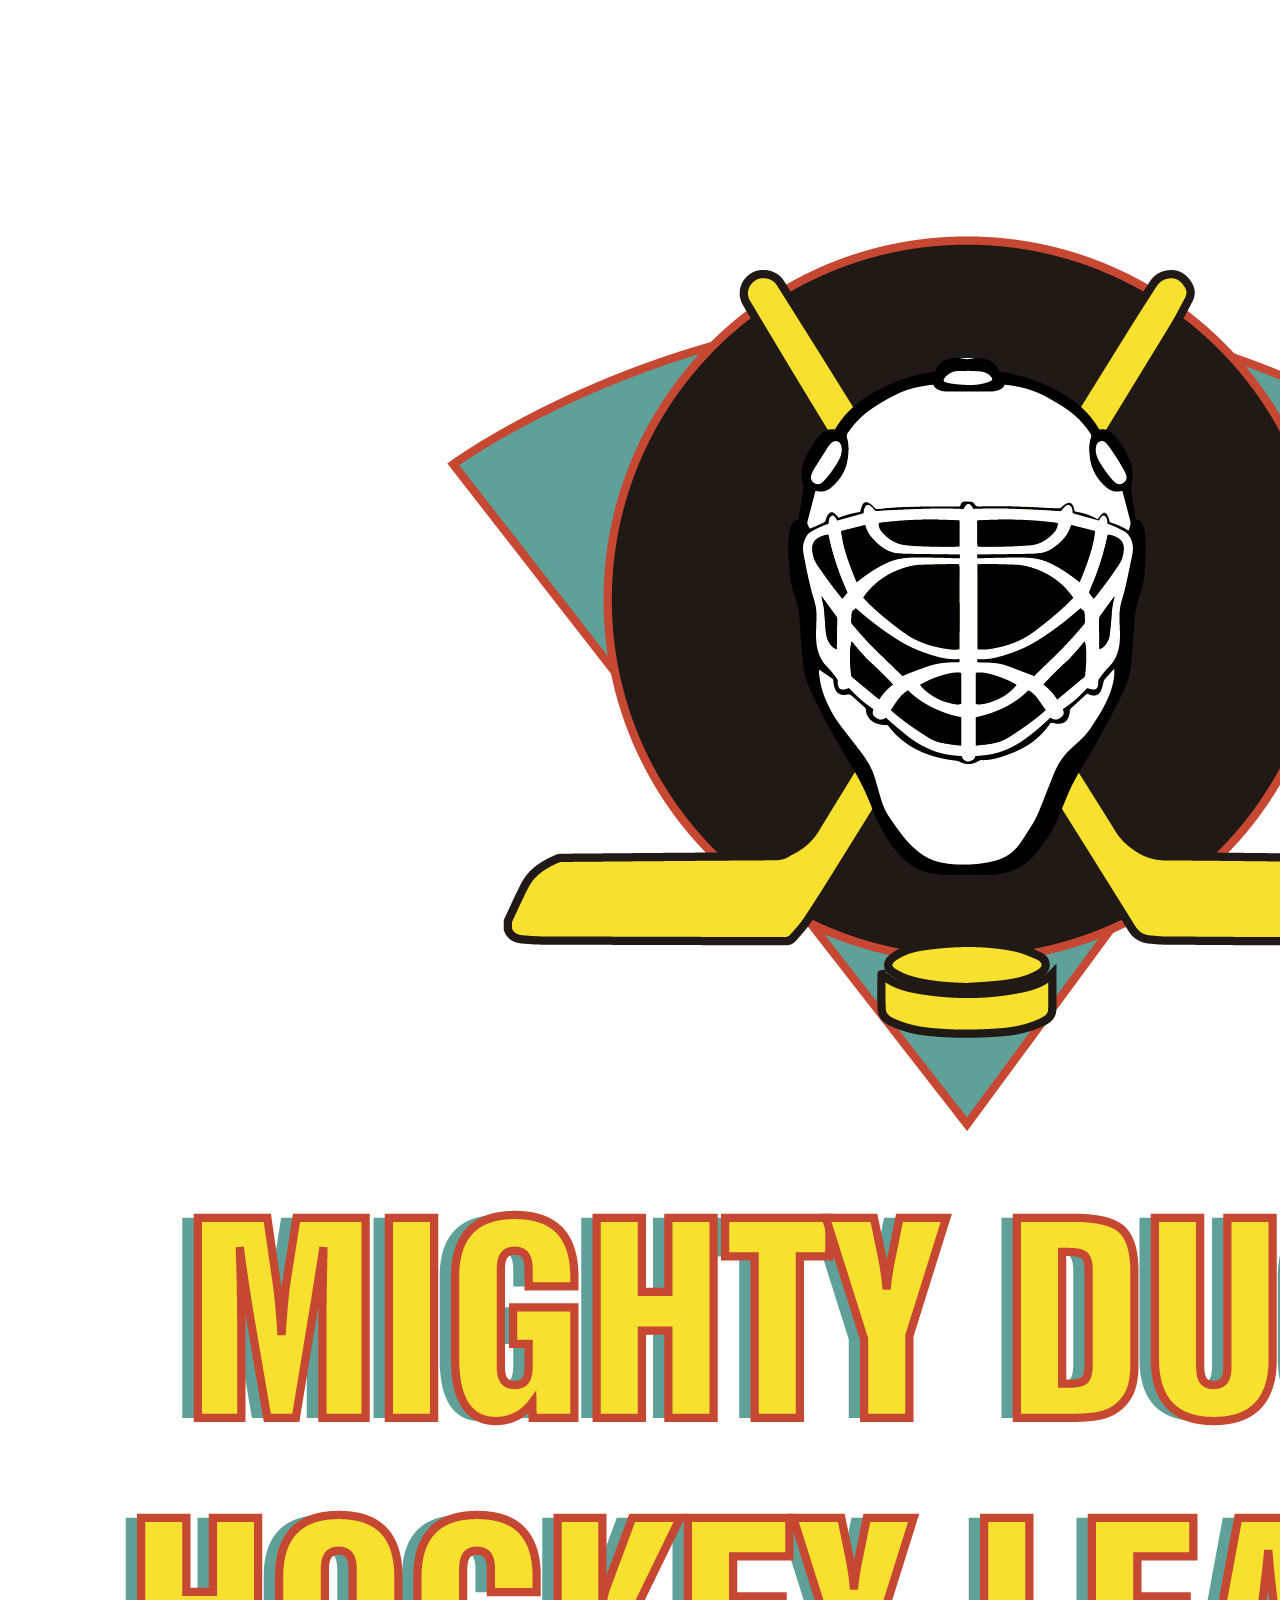
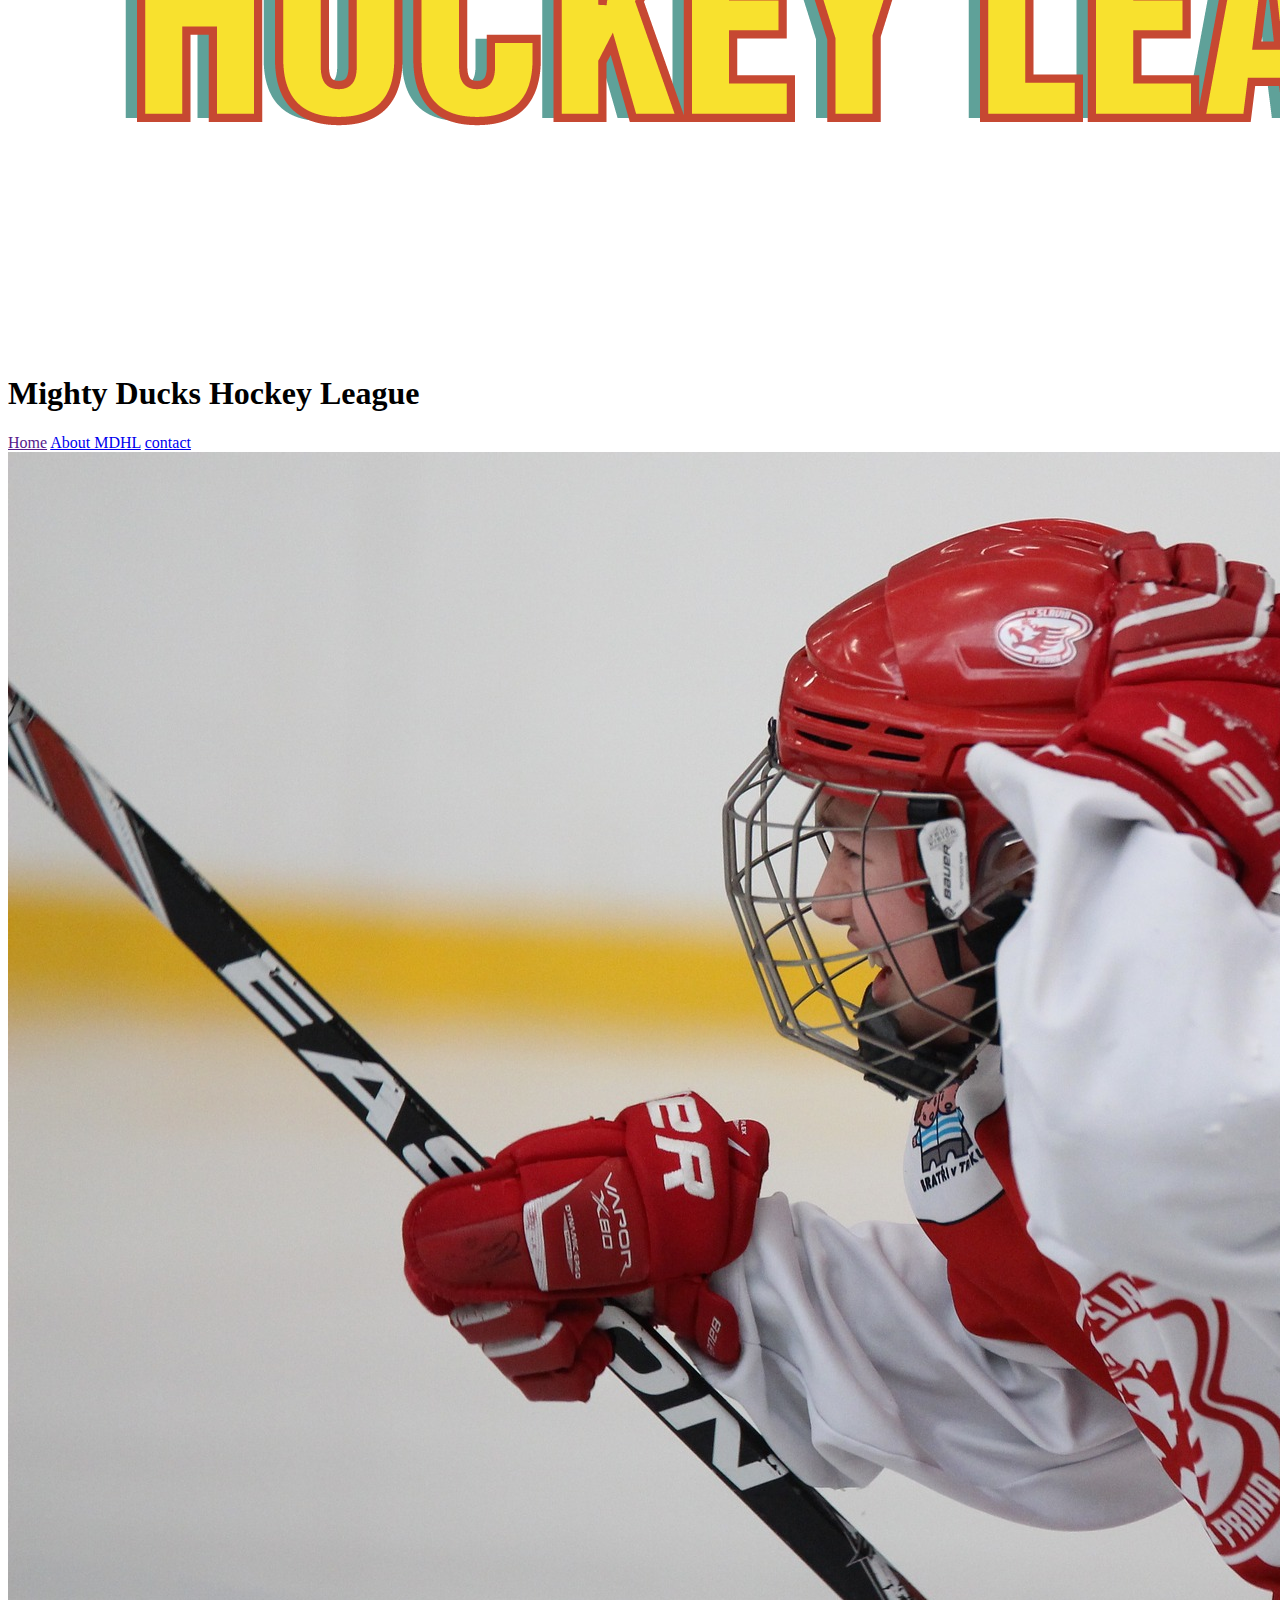
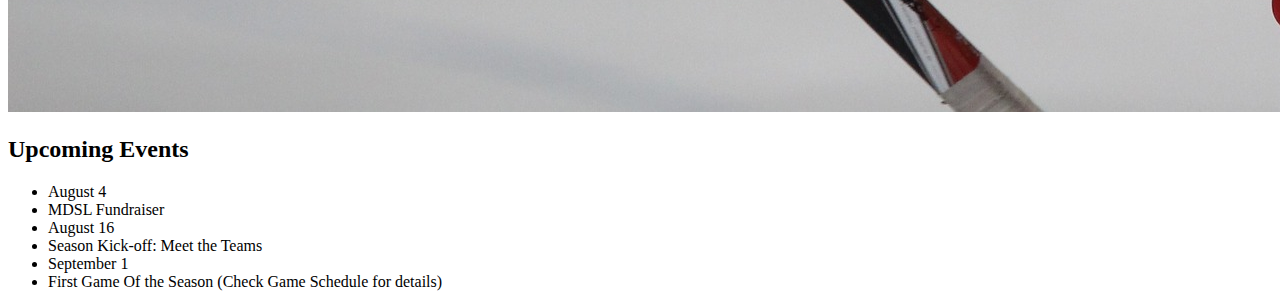
==== index.html @ 166a50e9 "Task1" ====
<!DOCTYPE html>
<html lang="en">

<head>
    <meta charset="UTF-8">
    <meta http-equiv="X-UA-Compatible" content="IE=edge">
    <meta name="viewport" content="width=device-width, initial-scale=1.0">
    <title>Home</title>
</head>

<body>
    <header>
        <img src="./sources/logo-md-1.png" alt="Logo-MDHL">
        <h1>Mighty Ducks Hockey League</h1>
        <nav>
            <a href="">Home</a>
            <a href="./about.html">About MDHL</a>
            <a href="./contact.html">contact</a>
        </nav>
    </header>
    <main>

        <img src="./sources/hockey-1.jpg" alt="Image-1-hockey-DMHL">
        <h2>Upcoming Events</h2>
        <ul>
            <li>August 4</li>
            <li>MDSL Fundraiser</li>
            <li>August 16</li>
            <li>Season Kick-off: Meet the Teams</li>
            <li>September 1</li>
            <li>First Game Of the Season (Check Game Schedule for details)</li>
        </ul>
    </main>

</body>

</html>
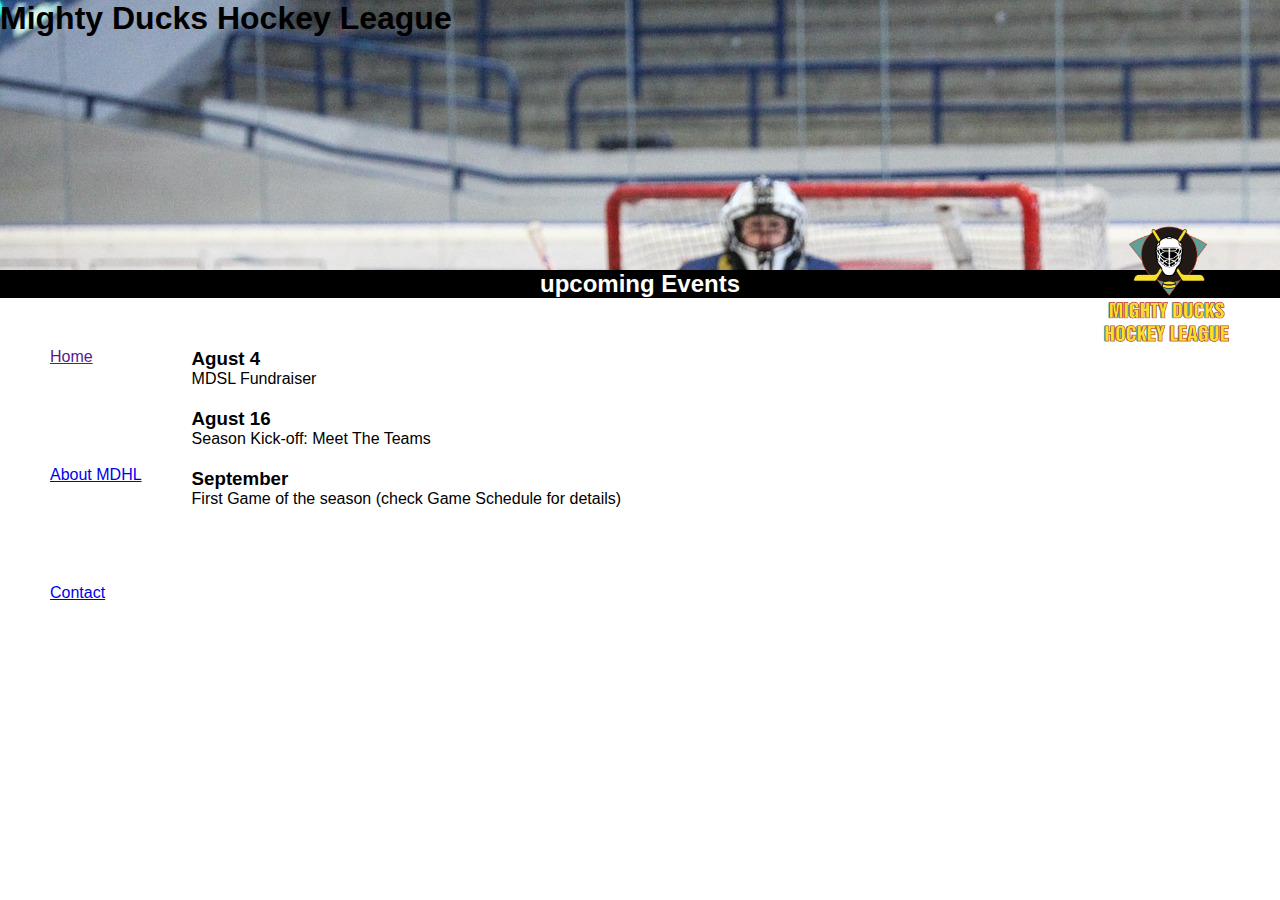
==== commit c780c8aa: "Task2-CSS" ====
--- a/index.html
+++ b/index.html
@@ -5,33 +5,37 @@
     <meta charset="UTF-8">
     <meta http-equiv="X-UA-Compatible" content="IE=edge">
     <meta name="viewport" content="width=device-width, initial-scale=1.0">
+    <link rel="stylesheet" href="./css/style.css">
     <title>Home</title>
 </head>
 
 <body>
     <header>
-        <img src="./sources/logo-md-1.png" alt="Logo-MDHL">
-        <h1>Mighty Ducks Hockey League</h1>
-        <nav>
-            <a href="">Home</a>
-            <a href="./about.html">About MDHL</a>
-            <a href="./contact.html">contact</a>
-        </nav>
+        <div class="banner-img">
+            <h1 class="title">Mighty Ducks Hockey League</h1>
+        </div>
+        <div class="section-title">
+            <h2 class="">upcoming Events</h2>
+            <img class="logo" src="./img/logo.png" alt="Logo Mighty Ducks Hockey League">
+        </div>
     </header>
     <main>
-
-        <img src="./sources/hockey-1.jpg" alt="Image-1-hockey-DMHL">
-        <h2>Upcoming Events</h2>
-        <ul>
-            <li>August 4</li>
-            <li>MDSL Fundraiser</li>
-            <li>August 16</li>
-            <li>Season Kick-off: Meet the Teams</li>
-            <li>September 1</li>
-            <li>First Game Of the Season (Check Game Schedule for details)</li>
-        </ul>
+        <nav class="nav_aside">
+            <ul>
+                <li><a href="">Home</a></li>
+                <li><a href="./about.html">About MDHL</a></li>
+                <li><a href="./contact.html">Contact</a></li>
+            </ul>
+        </nav>
+        <section class="content-container">
+            <h3>Agust 4</h3>
+            <p>MDSL Fundraiser</p>
+            <h3>Agust 16</h3>
+            <p>Season Kick-off: Meet The Teams</p>
+            <h3>September</h3>
+            <p>First Game of the season (check Game Schedule for details)</p>
+        </section>
     </main>
-
 </body>
 
 </html>--- a/css/style.css
+++ b/css/style.css
@@ -0,0 +1,46 @@
+*{
+    margin: 0;
+    padding: 0;
+    box-sizing: border-box;
+    font-family: sans-serif;
+}
+
+header{
+    text-align: center;
+    background-color: black;
+}
+
+main{
+    display:inline-flex;
+}
+
+nav ul li{
+    padding: 50px;
+}
+
+.content-container{
+    padding-top: 50px;
+}
+
+.content-container p{
+    padding-bottom: 20px;
+}
+
+.section-title{
+    display: inline-flex;
+    align-items: center;
+    color: white;
+}
+
+.logo{
+    height: 150px;
+    position: absolute;
+    right: 40px;
+    
+}
+.banner-img{
+    background-image: url(../img/design1_image1.jpg);
+    height: 30vh;
+    text-align: left;
+}
+
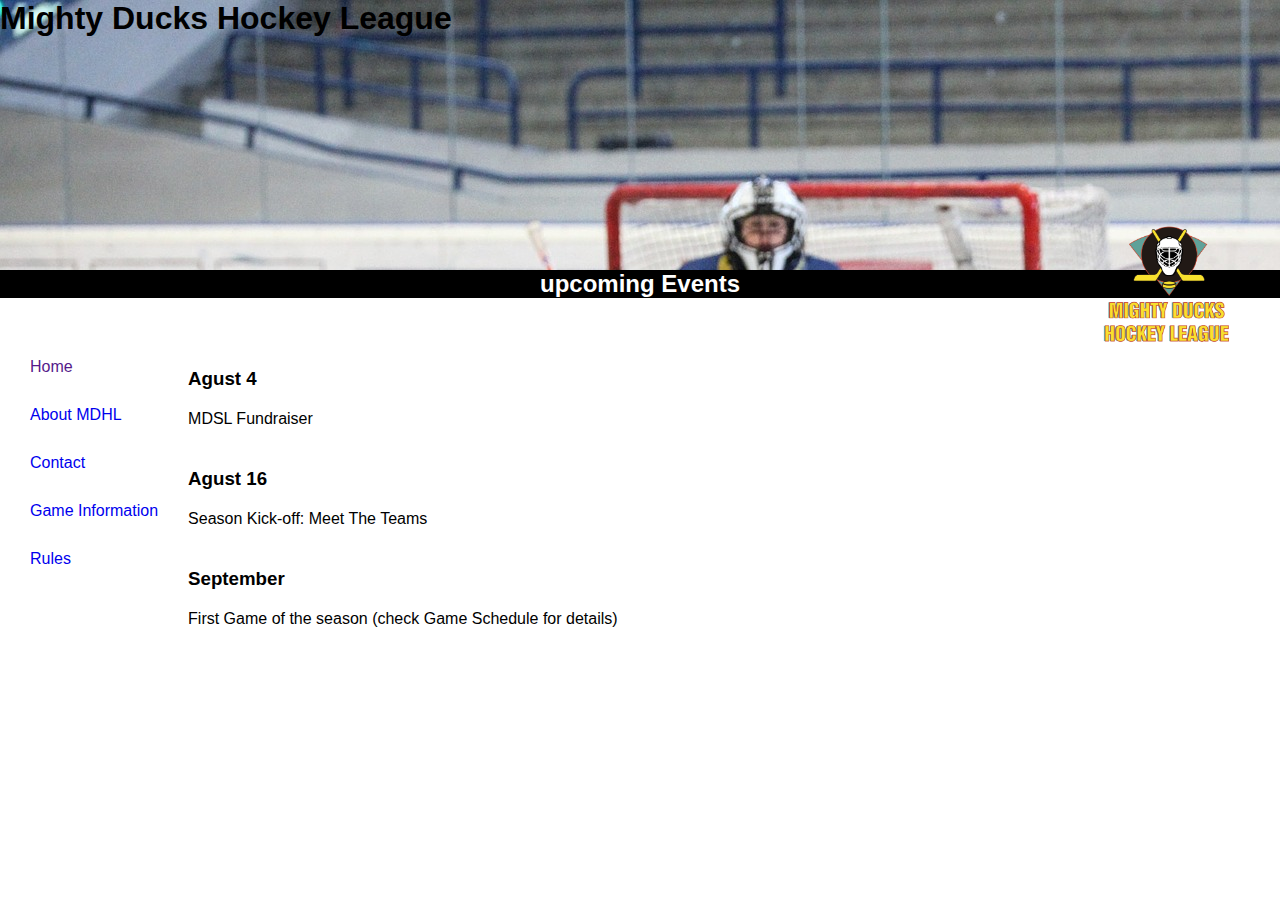
==== commit 505d950c: "TASK3 TABLAS & LISTAS" ====
--- a/index.html
+++ b/index.html
@@ -25,6 +25,8 @@
                 <li><a href="">Home</a></li>
                 <li><a href="./about.html">About MDHL</a></li>
                 <li><a href="./contact.html">Contact</a></li>
+                <li><a href="./game.html">Game Information</a></li>
+                <li><a href="./rules.html">Rules</a></li>
             </ul>
         </nav>
         <section class="content-container">
--- a/css/style.css
+++ b/css/style.css
@@ -14,8 +14,30 @@
     display:inline-flex;
 }
 
-nav ul li{
-    padding: 50px;
+nav{
+    padding: 30px;
+}
+nav ul li, a{
+    padding-top: 30px;
+    list-style-type: none;
+    text-decoration: none;
+}
+
+table, td{
+    padding: 10px;
+}
+
+th, td{
+    text-align: left;
+    padding: 10px;
+}
+
+span{
+    font-weight: bold;
+}
+
+h3{
+    padding: 20px 0px;
 }
 
 .content-container{
@@ -44,3 +66,11 @@
     text-align: left;
 }
 
+.title-container{
+    text-align: center;
+    padding: 3vh 0vh;
+}
+
+.all-play ul li{
+    list-style-type:circle;
+}
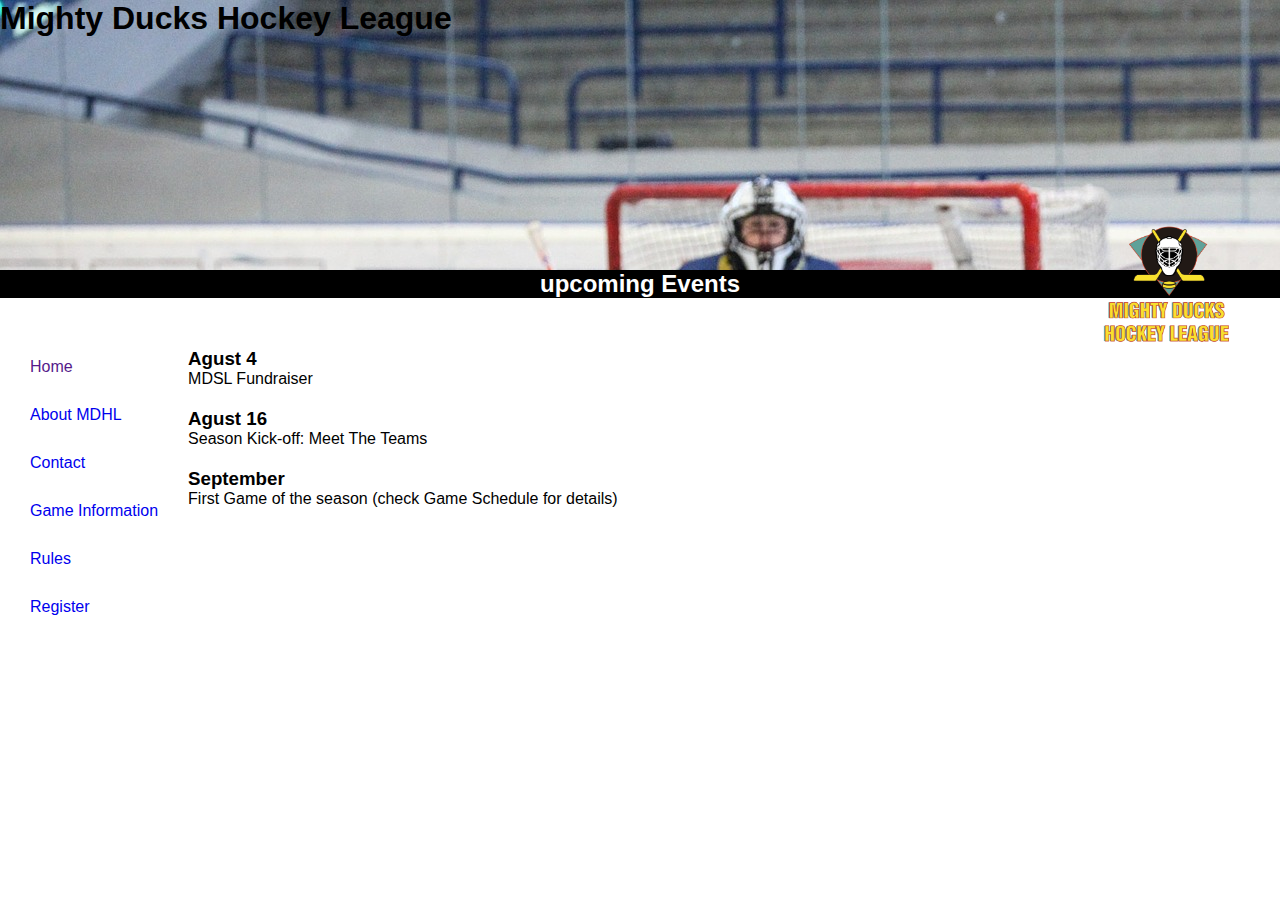
==== commit d49200e9: "Task4 Registro" ====
--- a/index.html
+++ b/index.html
@@ -27,6 +27,7 @@
                 <li><a href="./contact.html">Contact</a></li>
                 <li><a href="./game.html">Game Information</a></li>
                 <li><a href="./rules.html">Rules</a></li>
+                <li><a href="./register.html">Register</a></li>
             </ul>
         </nav>
         <section class="content-container">
--- a/css/style.css
+++ b/css/style.css
@@ -36,10 +36,19 @@
     font-weight: bold;
 }
 
-h3{
-    padding: 20px 0px;
+section div > h3{
+    padding: 30px 0;
 }
 
+
+legend{
+    font-size: 30px;
+    padding-bottom: 20px;
+}
+
+.IHF > ol li {
+    padding-bottom: 10px;
+}
 .content-container{
     padding-top: 50px;
 }
